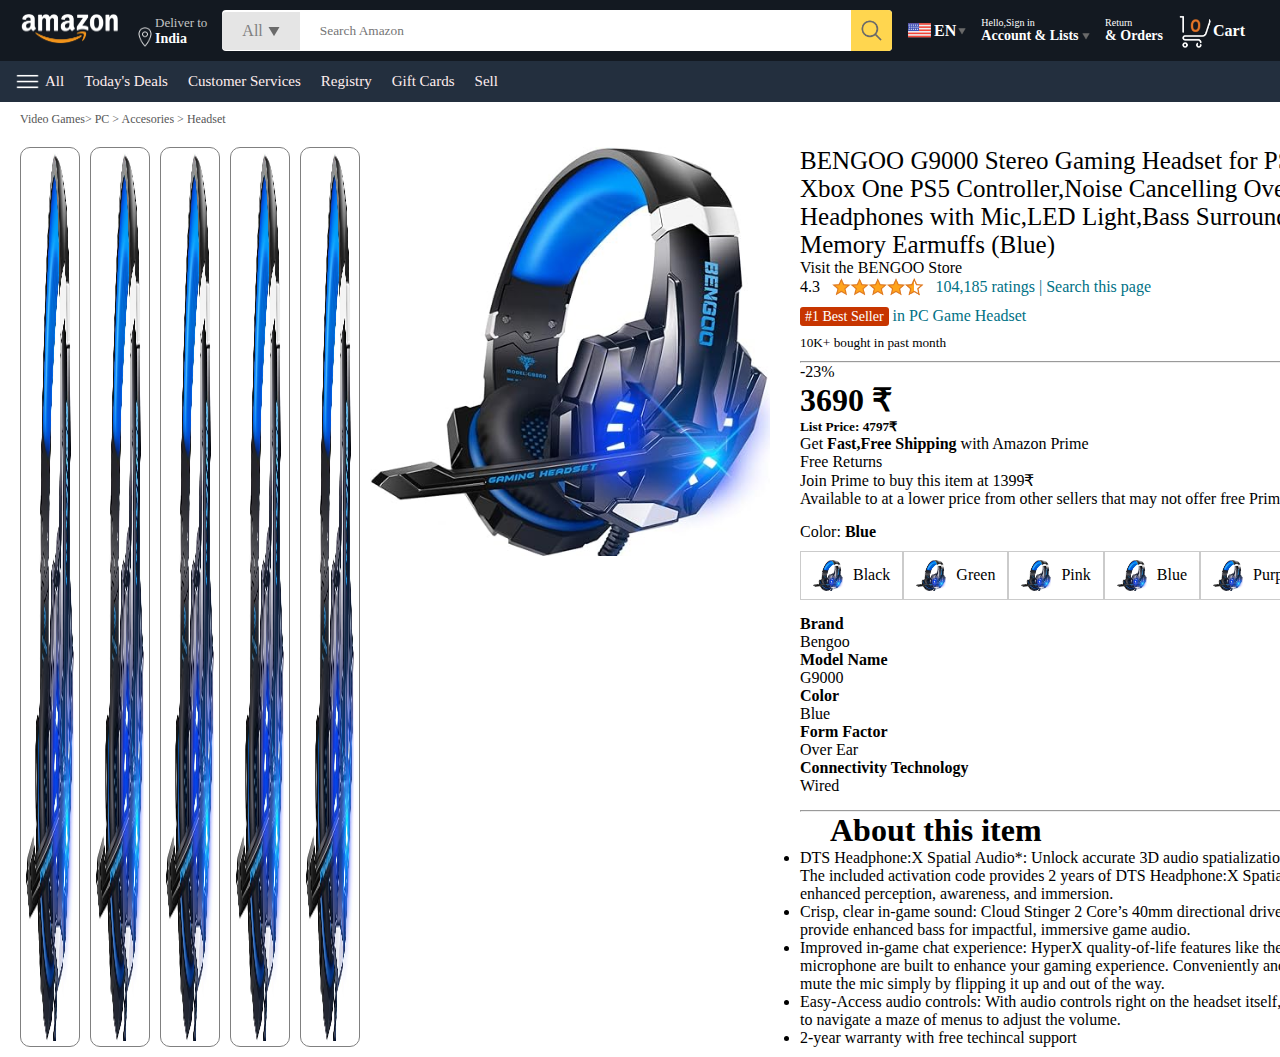
==== product.html @ 295ec5ef "CSS" ====
<!DOCTYPE html>
<html lang="en">
<head>
    <meta charset="UTF-8">
    <meta name="viewport" content="width=device-width, initial-scale=1.0">
    <title>Product page</title>
    <link rel="stylesheet" href="style.css">
    <link rel="stylesheet" href="product.css">
</head>
<body>
    <nav>
        <a href="/">
            <img src="./assets/amazon_logo.png" width="100" alt="">
         </a>
         <div class="nav-country"> 
            <img src="./assets/location_icon.png" height="20" alt="">
            <div>
                 <p>Deliver to</p>
                 <h1>India</h1>
            </div>
        </div>
        <div class="nav-search">
            <div class="nav-search-category">
                <p>All</p>
                <img src="./assets/dropdown_icon.png" height="12" alt="">
            </div>
            <input type="text" class="nav-search-input" placeholder="Search Amazon">
            <img src="./assets/search_icon.png"  class="nav-search-icon" alt="">
        </div>
        <div class="nav-language">
            <img src="./assets/us_flag.png" width="25px" alt="">
            <p>EN</p>
            <img src="./assets/dropdown_icon.png" width="8px" alt="">
        </div>
        <div class="nav-text">
            <p>Hello,Sign in</p>
            <h1>Account & Lists <img src="./assets/dropdown_icon.png"  width="8px" alt=""></h1>
        </div>
        <div class="nav-text">
            <p>Return</p>
            <h1> & Orders</h1> 
        </div>
        <a href="" class="nav-cart">
            <img src="./assets/cart_icon.png" width="35px" alt="">
            <h4>Cart</h4>
        </a>
     </nav>
 <div class="nav-button">
    <div>
        <img src="/assets/menu_icon.png" width="25px" alt="">
        <p>All</p>
    </div>
    <p>Today's Deals</p>
    <p>Customer Services</p>
    <p>Registry</p>
    <p>Gift Cards</p>
    <p>Sell</p>
</div>

<p class="breadcrum"> Video Games> PC > Accesories > Headset</p>

<div class="product-display">
    <div class="product-d-image">
        <div class="product-icons">
            <img src="./assets/product_img.jpg"  alt="" width="60">
            <img src="./assets/product_img.jpg"  alt="" width="60">
            <img src="./assets/product_img.jpg"  alt="" width="60">
            <img src="./assets/product_img.jpg"  alt="" width="60">
            <img src="./assets/product_img.jpg"  alt="" width="60">
        </div>
        <div class="product-main-image">
            <img src="./assets/product_img.jpg"  alt="" width="400">
        </div>
    </div>
    <div class="product-d-details">
        <p class="product-title">
            BENGOO G9000 Stereo Gaming Headset for PS4 PC Xbox One PS5
            Controller,Noise Cancelling Over Ear Headphones with Mic,LED Light,Bass Surround,Soft Memory Earmuffs (Blue)
        </p>
        <p class="brand-Store">Visit the BENGOO Store</p>
        <div class="product-rating">
            <div>
                <div>4.3 <img src="./assets/rating_img.png" height="20px"></div>
                <p>104,185 ratings | Search this page</p>
            </div>
            <p><span>#1 Best Seller</span> in PC Game Headset</p>
            <h5>10K+ bought in past month</h5>
            <hr>
        </div>
        <div class="product-price">
            <div>
                <p>-23%</p>
                <h1>3690 <span>₹</span></h1>
            </div>
            <h5>List Price: <span>4797₹</span></h5>
            <p>Get <b>Fast,Free Shipping </b> with <span>Amazon Prime</span></p>
            <p><span>Free Returns</span></p>
            <p> <span>Join Prime to buy this item at 1399₹</span></p>
            <p>Available to at a lower price from  <span> other sellers </span> that may not offer free Prime shipping</p>
        </div>
        <div class="product-color-selection">
            <p>Color: <b>Blue</b></p>
            <div class="product-color-options">
                <div class="option">
                    <img src="./assets/product_img.jpg" alt="" width="30px">
                    <p>Black</p>
                </div>
                <div class="option">
                    <img src="./assets/product_img.jpg" alt="" width="30px">
                    <p>Green</p>
                </div>
                <div class="option">
                    <img src="./assets/product_img.jpg" alt="" width="30px">
                    <p>Pink</p>
                </div>
                <div class="option">
                    <img src="./assets/product_img.jpg" alt="" width="30px">
                    <p>Blue</p>
                </div>
                <div class="option">
                    <img src="./assets/product_img.jpg" alt="" width="30px">
                    <p>Purple</p>
                </div>
                <div class="option">
                    <img src="./assets/product_img.jpg" alt="" width="30px">
                    <p>Red</p>
                </div>
             </div>
        </div>
        <div class="product-info">
            <p><b>Brand</b></p> <p>Bengoo</p>
            <p><b>Model Name</b></p> <p>G9000</p>
            <p><b>Color</b></p> <p>Blue</p>
            <p><b>Form Factor</b></p> <p>Over Ear</p>
            <p><b>Connectivity Technology</b></p> <p>Wired</p>
        </div>
        <hr>
        <div class="product-description">
            <h1>About this item</h1>
            <ul>
                <li>DTS Headphone:X Spatial Audio*: Unlock accurate 3D audio spatialization and localization! The included activation code provides 2 years of DTS Headphone:X Spatial Audio for enhanced perception, awareness, and immersion.
                </li>
                <li>Crisp, clear in-game sound: Cloud Stinger 2 Core’s 40mm directional drivers are tuned to provide enhanced bass for impactful, immersive game audio.
                </li>
                <li>Improved in-game chat experience: HyperX quality-of-life features like the swivel-to-mute microphone are built to enhance your gaming experience. Conveniently and definitively mute the mic simply by flipping it up and out of the way.
                </li>
                <li>Easy-Access audio controls: With audio controls right on the headset itself, you won’t have to navigate a maze of menus to adjust the volume.
                </li>
                <li>2-year warranty with free techincal support
                </li>
            </ul>
        </div>
    </div>
    <div class="product-d-purchase"></div>
    <div class="title">
        <h3>Buy new </h3><img src="./assets/circle_icon.png" alt="" width="20px">
    </div>
    <h1 class="price"></h1>₹ <span>3690</span></h1>
    <div class="gap">
        <p>Get <b>Fast Free Shipping</b> with <span>Amazon Prime</span></p>
        <p> <span>Free Returns</span></p>
    </div>
    <div class="gap">
        <p><span> Free delivery</span><b>Saturday</b></p>
        <p><b>April 27</b>on orders shipped by Amazon over 500₹ </p>
    </div>
    <div class="gap">
        <p>Or fastest delivery <b> Tomorrow</b>,<b>April 23</b>. Order within <span> 10 hrs 56 mins</span></p>
        <p> <span>Free Returns</span></p>
    </div>
    <div class="delivery-location">
        <img src="./assets/location_icon_dark.png" alt="" width="20px">
        <p><span> Deliver to Jabalpur 482003</span></p>
    </div>
     <h2 class="product-stock">In Stock</h2>
     <select class="product-quantity">
        <option value="1">Quantity: 1</option>
        <option value="2">Quantity: 2</option>
        <option value="3">Quantity: 3</option>
     </select>

     <button class="btn">Add to Cart</button>
     <button class="btn product-buy">Bye Now</button>

     <div class="product-seller-info">
        <p> Ships from</p>  <p><span>Amazon</span></p>
        <p>Sold by</p> <p><span>Bengoo Inc.</span></p>
        <p>Returns</p> <p><span>Eligible for Return,Refund or Replacement within 30 days of receipt</span></p>
        <p>Payment</p> <p><span>Secure transaction</span></p>
    </div>
    <hr>
    <button class="product-add-list">Add to List </button>

</div>
</body>
</html>
---- style.css ----
*{
    padding: 0;
    margin: 0;
    box-sizing: border-box;
    font-family: outfit;
}
body{
    background-color: #dadada;
}
a{
    text-decoration: none;
    color: inherit;
}
nav{
    display:flex;
    align-items:center;
    justify-content: space-between;
    background: #131921;
    padding: 10px 20px;
    color: #fff;
}
.nav-country{
    display: flex;
    align-items: end;
    margin-left: 15px;
    font-size: 13px;
    color: #c4c4c4;
}
.nav-country h1{
    color: #fff;
    font-size: 14px;
}
.nav-search{
    flex:1 ;
    display: flex;
    align-items: center;
    background: #fff;
    color: gray;
    max-width: 1000px;
    border-radius: 4px;
    margin-left: 15px;
}
.nav-search-category{
    display: flex;
    align-items: center;
    padding: 10px 20px;
    gap: 5px;
    background: #e5e5e5;
    border-radius: 4px 0  0 4px ;
}
.nav-search-input{
    border: none;
    outline: none;
    padding-left: 20px;
    width: 100%;
}
.nav-search-icon{
    max-width: 41px;
    padding: 8px;
    background:#ffd64f;
    border-radius: 0 4px 4px 0;
}
.nav-language{
    display: flex;
    align-items: center;
    gap: 2px;
    font-weight: 600;
    margin-left: 15px;
}
.nav-text{
    margin-left: 15px;
}
.nav-text p{
    font-size: 10px;
}
.nav-text h1{
    font-size: 14px;
}
.nav-cart{
    display: flex;
    align-items: center;
    margin: 0px 15px;
}
.nav-button{
    display: flex;
    align-items: center;
    gap: 20px;
    padding: 8px 15px;
    background: #232f3e;
    color: #fee;
    font-size: 15px;
}
.nav-button div{
    display: flex;
    align-items: center;
    gap: 5px;
    font-weight: 500;
}
.header-slider ul{
    display: flex;
    overflow-y: hidden;
}
.header-img{
    max-width:100%;
    mask-image: linear-gradient(to bottom,#000000 50%,transparent 100%);
}
.header-slider a{
    position: absolute;
    top: 20%;
    z-index:1;
    padding: 5vh 1vw;
    background: #ffffff4f;
    color: #0000007b;
    text-decoration: none;
    font-weight: 600;
    font-size: 18px;
    cursor: pointer;
}
.control_next{
    right: 0;
}
---- product.css ----
body{
    background: #fff;
}
.breadcrum{
    padding: 10px 20px;
    font-size: 12px ;
    color: #565656;
}
.product-display{
    min-height: 100%;
    padding: 10px 20px;
    display: flex;
}
.product-d-image{
    display: flex;
    gap: 10px;
}
.product-icons{
    display: flex;
    flex-direction: coloumn;
    gap: 10px;
}
.product-icons img{
    border: 1px solid gray;
    border-radius: 10px;
    padding: 5px;
}
.product-d-details{
    margin: 0 30px;
}
.product-title{
    font-size: 25px ;
}
.brand-store{
    margin-top: 5px;
    color: #007185;
    font-size: 14px;
}
.product-rating{
    display: flex;
    flex-direction: column;
    gap: 10px;
}
.product-rating div{
    display: flex;
    align-items: center;
    gap: 10px;
}
.product-rating p{
    color:#007185
}
.product-rating p span{
    color:#fff;
    background: #c73500;
    padding: 2px 5px;
    border-radius: 3px;
    font-size: 14px;
}
.product-rating h5{
    font-weight: 400;
}
.product-d-price{
    display: flex;
    flex-direction: column;
    gap: 5px;
}
.product-d-product div{
    display: flex;
    align-items: center;
    gap: 10px;
    margin: 10px 0;
}
.product-d-price div p{
    font-size: 26px;
    color: #c73500;
}
.product-d-price div h1{
    font-size: 14px;
    font-weight: 500;
}
.product-d-price div h1 span{
    font-size: 26px;
    font-weight: 500;
}

.product-d-price div h5{
    color: #565656;
    font-weight: 400;
}
.product-d-price h5 span{
    text-decoration: line-through;
}
.product-d-price p span{
    color: #007185;
}
.product-color-selection{
    margin: 15px 0;
}
.product-color-options{
    display: flex;
    justify-content: space-between;
    margin-top: 10px;
}
.option{
    display: flex;
    align-items: center;
    padding: 8px 12px;
    border: 1px solid #cbcbcb;
    gap: 10px;
}
.product-info{
    display: grid;
    grid-template-columns: auto;
    max-width: 300px;
    margin-bottom: 15px;
}
.product-description h1{
    display: flex;
    flex-direction: column;
    gap: 10px;
    margin-left: 30px;
}
.product-d-purchase{
    width: 100%;
    max-width: 280px;
    border: 1px solid #c1c1c1;
    border-radius: 10px;
    padding: 20px;
}
.product-d-purchase .title{
    display: flex;
    justify-content: space-between;
    align-items: center;
}
.product-d-purchase .price{
    font-size: 16px;
    font-weight: 400;
    margin: 10px 0;
}
.product-d-purchase .price span{
    font-size: 26px;
    padding: 2px;
}
.product-d-purchase .gap{
    margin: 15px 0;
}
.product-d-purchase p span{
    color: #007185;
}
.delivery-location{
    display: flex;
    align-items: center;
    gap: 3px;
}
.product-stock{
    margin: 15px 0;
    color: green;
    font-weight: 400;
}
.product-quantity{
    padding: 8px 5px;
    outline: none;
    width: 100%;
    border-radius: 5px;
    background:#efefef;
    border-color: #c1c1c1;
}
.product-d-purchase .btn{
    outline: none;
    border: none;
    background: #ffd814;
    width: 100%;
    padding: 10px 0;
    margin-top: 10px;
    border-radius: 50px;
    cursor: pointer;
}
.product-d-purchase .prduct buy{
    background: #ffa41c;
}
.product-seller-info{
    margin-top: 10px;
    display: grid;
    grid-template-columns: auto;
    gap: 4px;
    font-size: 14px;
    font-size: 14px;
    color: #565656;
}
.product-seller-info span{
    color: #007185;
}
.product-d-purchase hr{
    margin: 20px 0;
}
.product-add-list{
    width: 100%;
    padding: 8px 15px;
    border-radius: 5px;
    border: 1px solid #000;
    text-align: start;
    background: white;
    cursor: pointer;
}
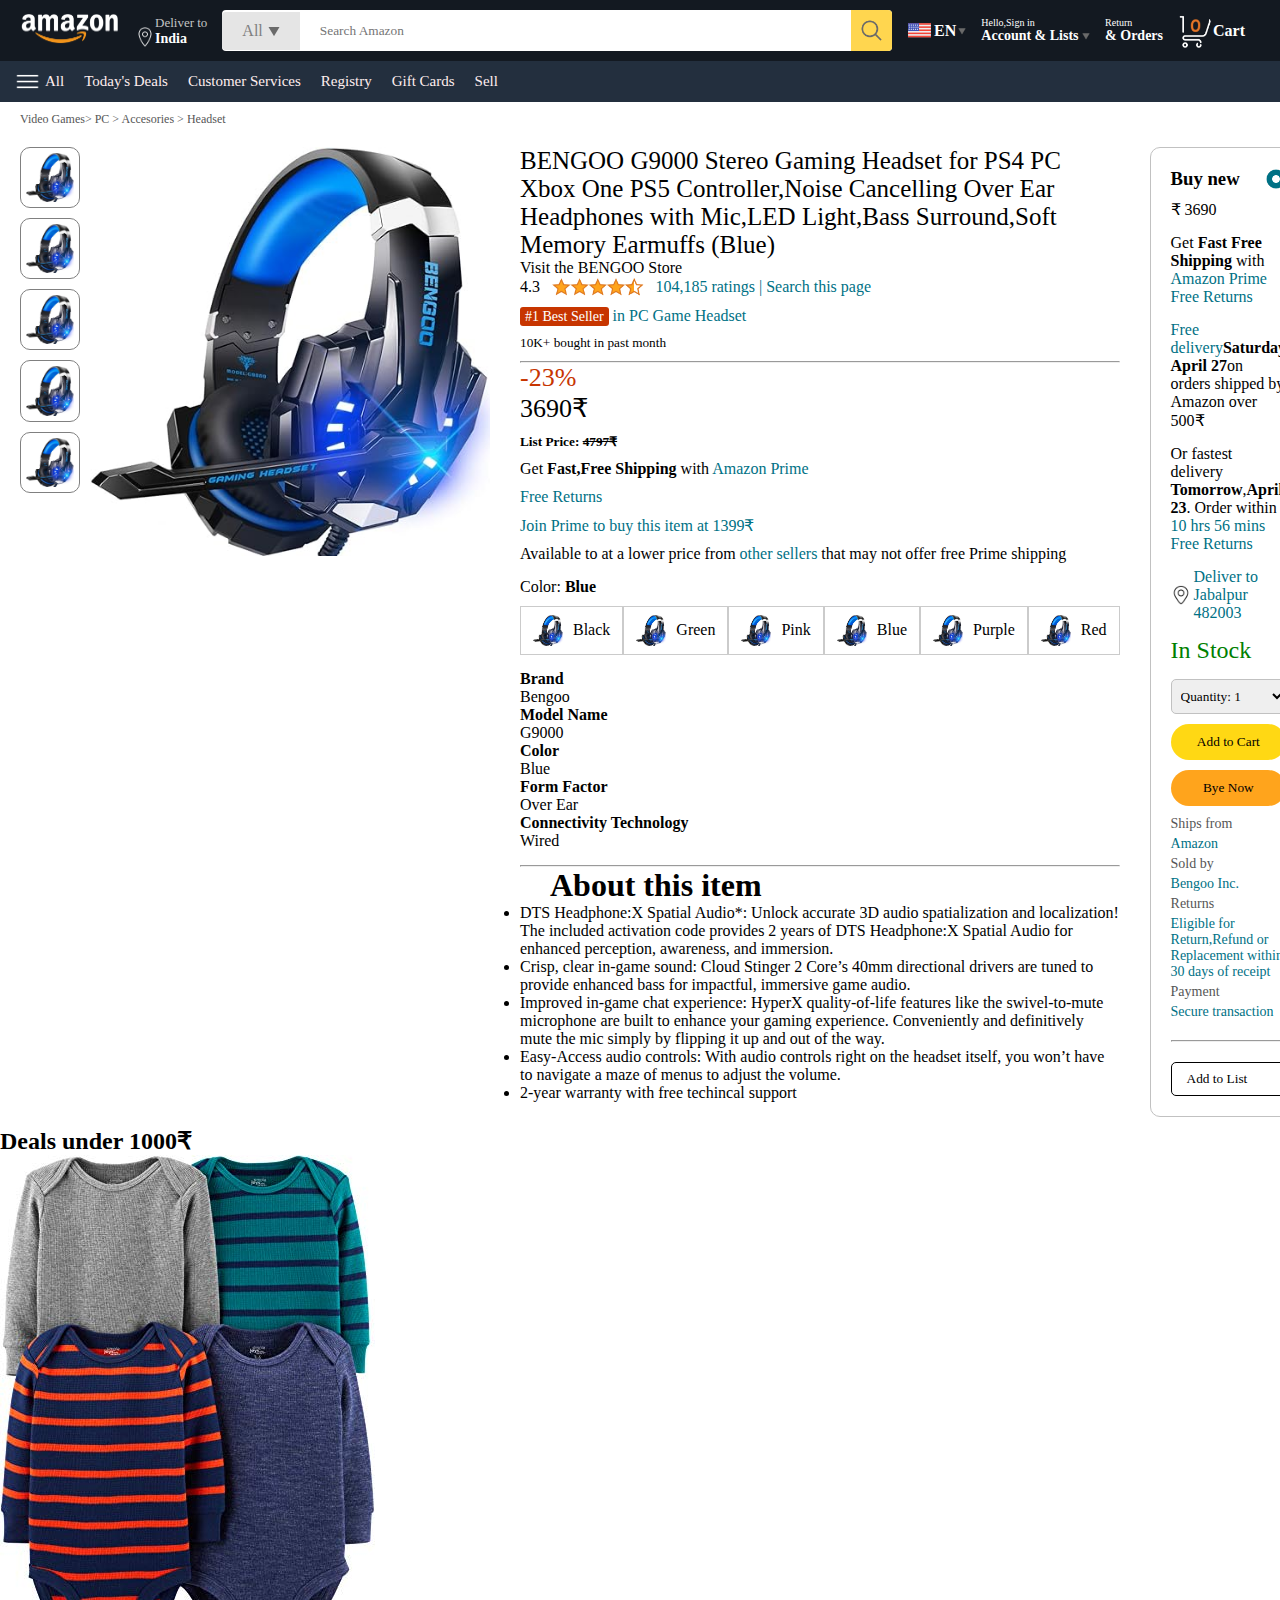
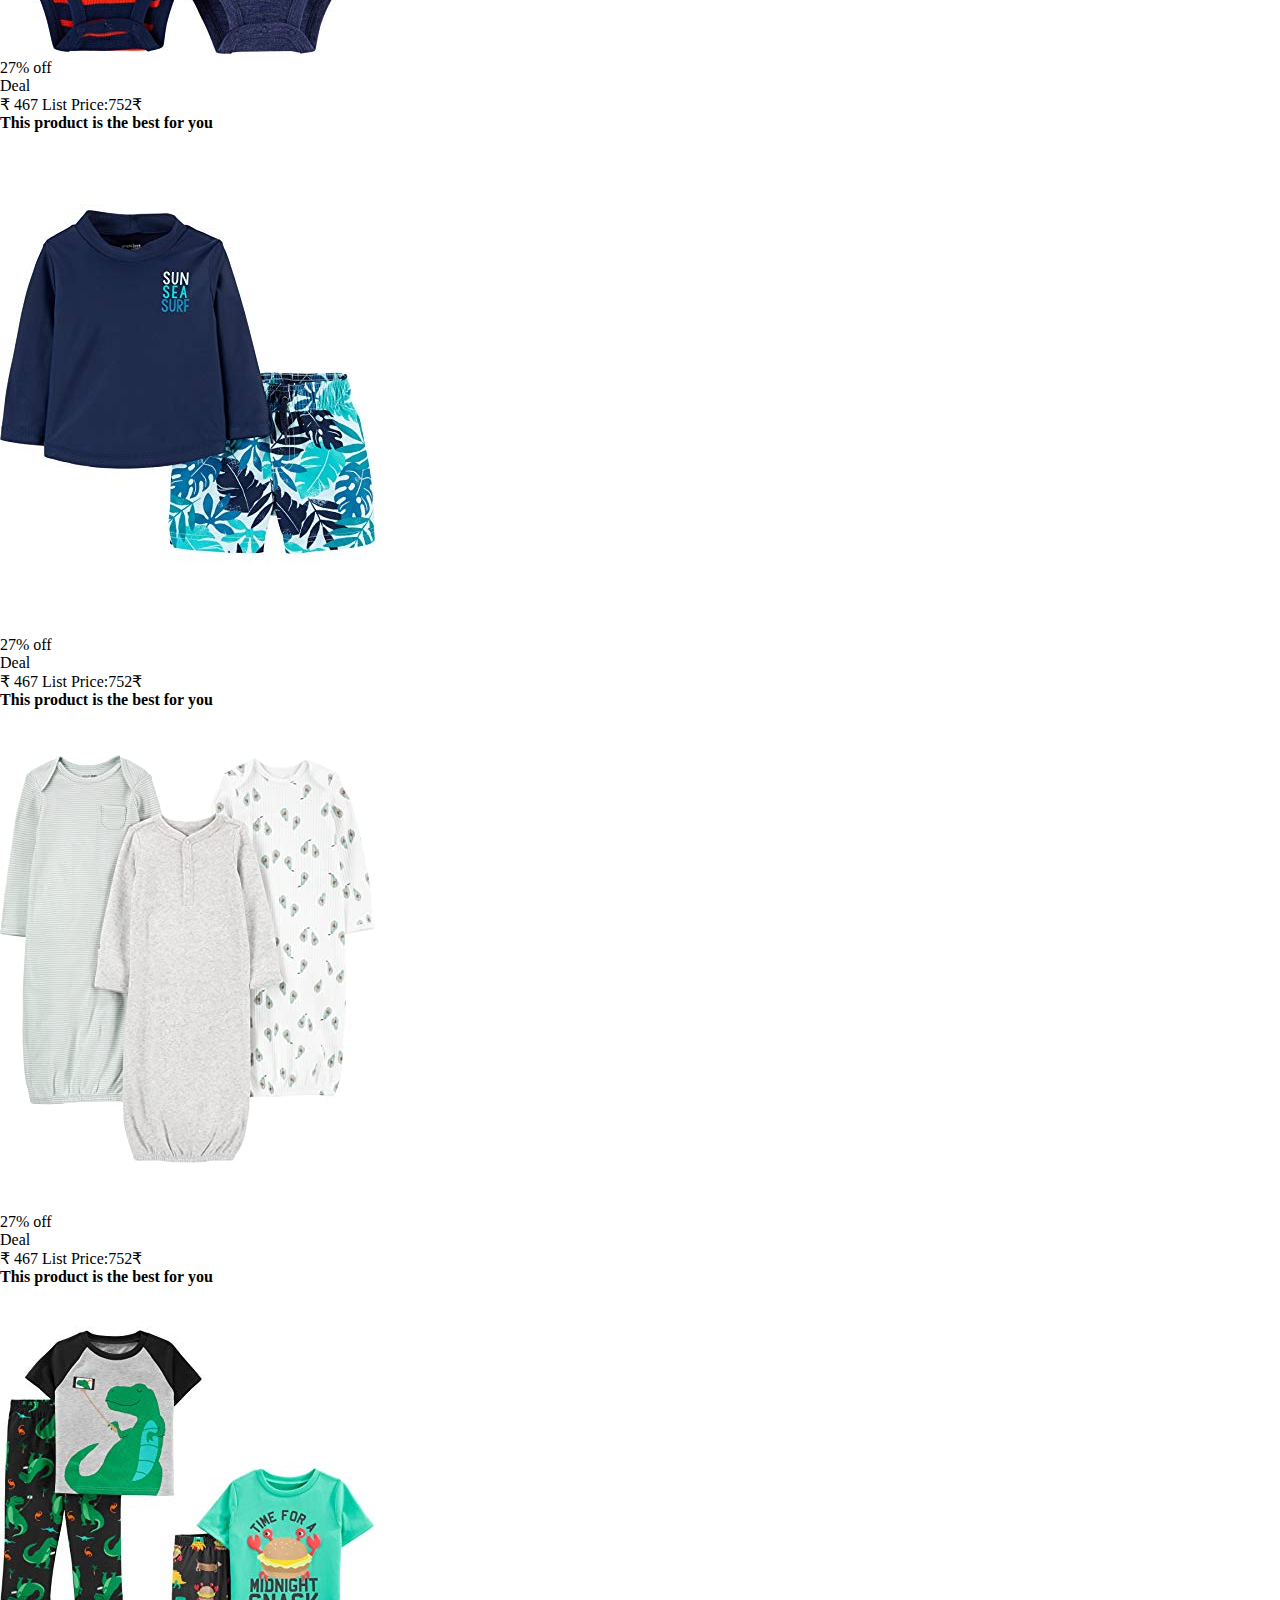
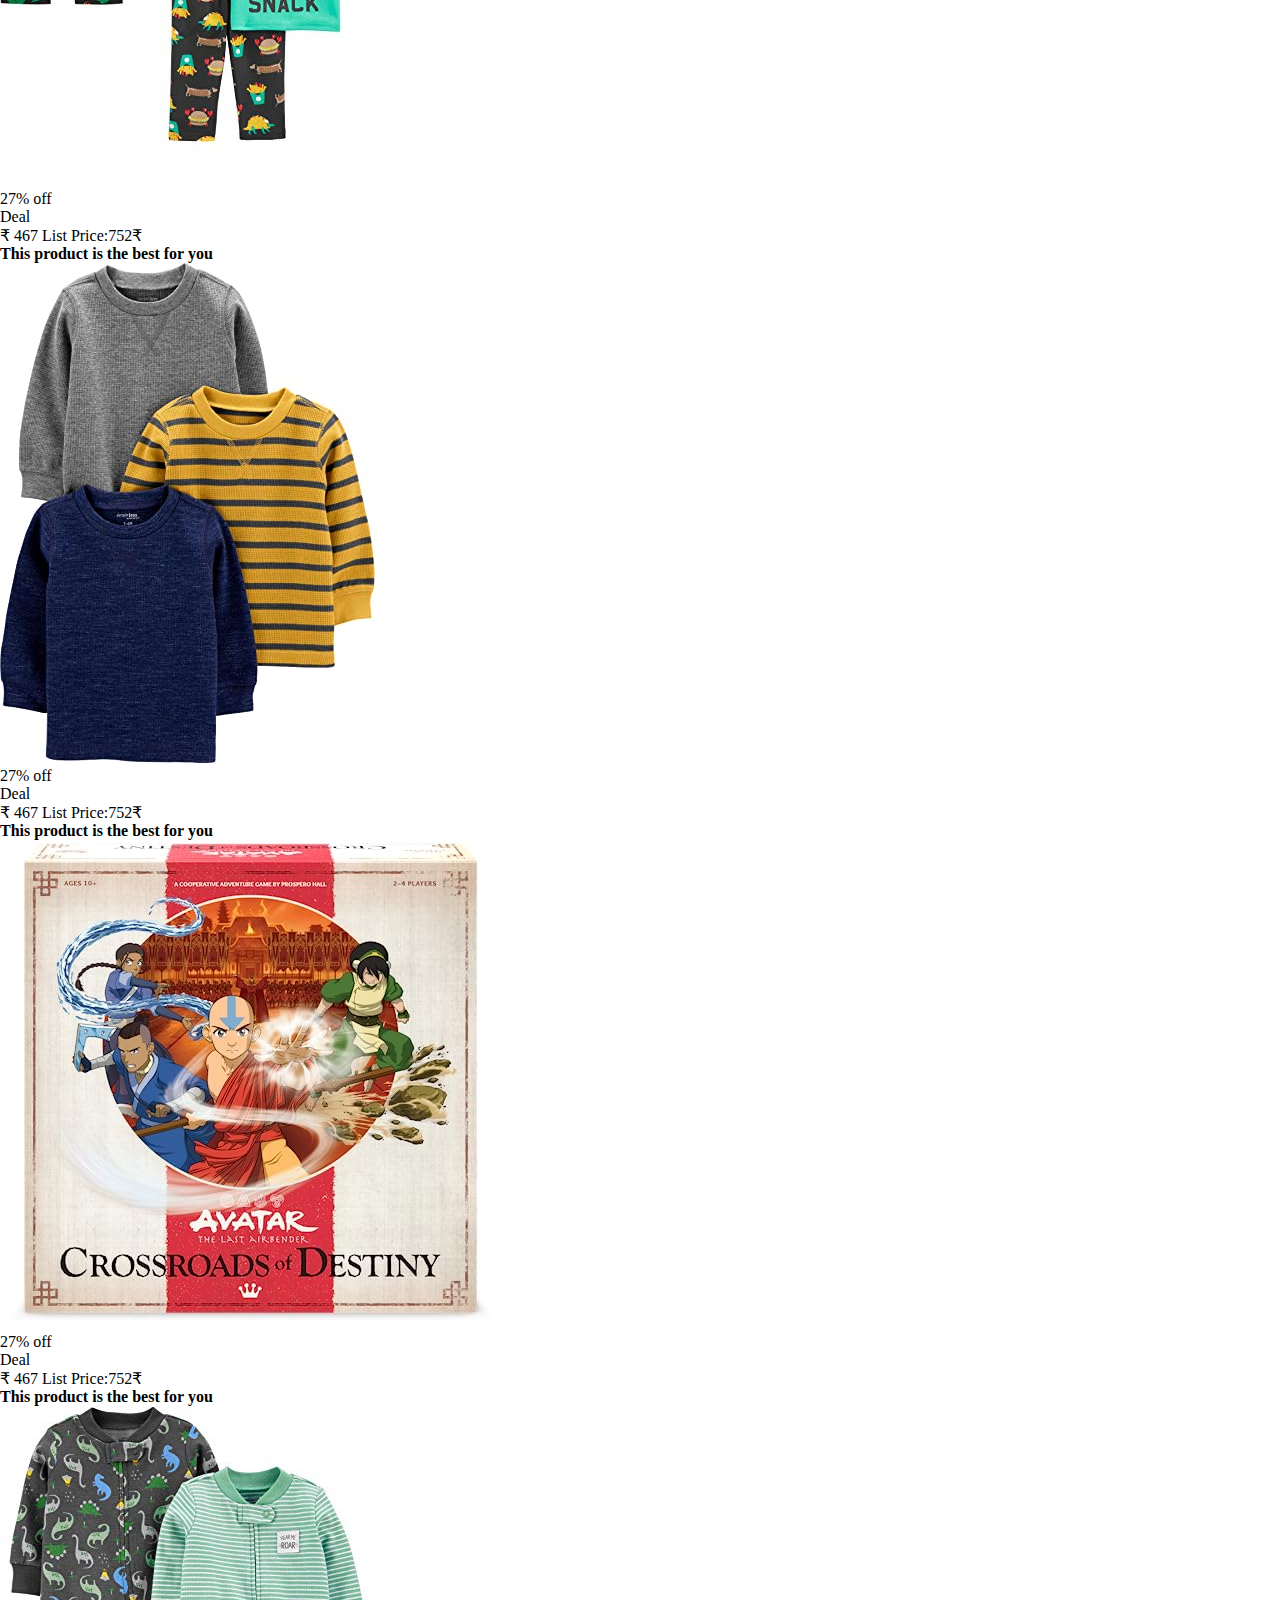
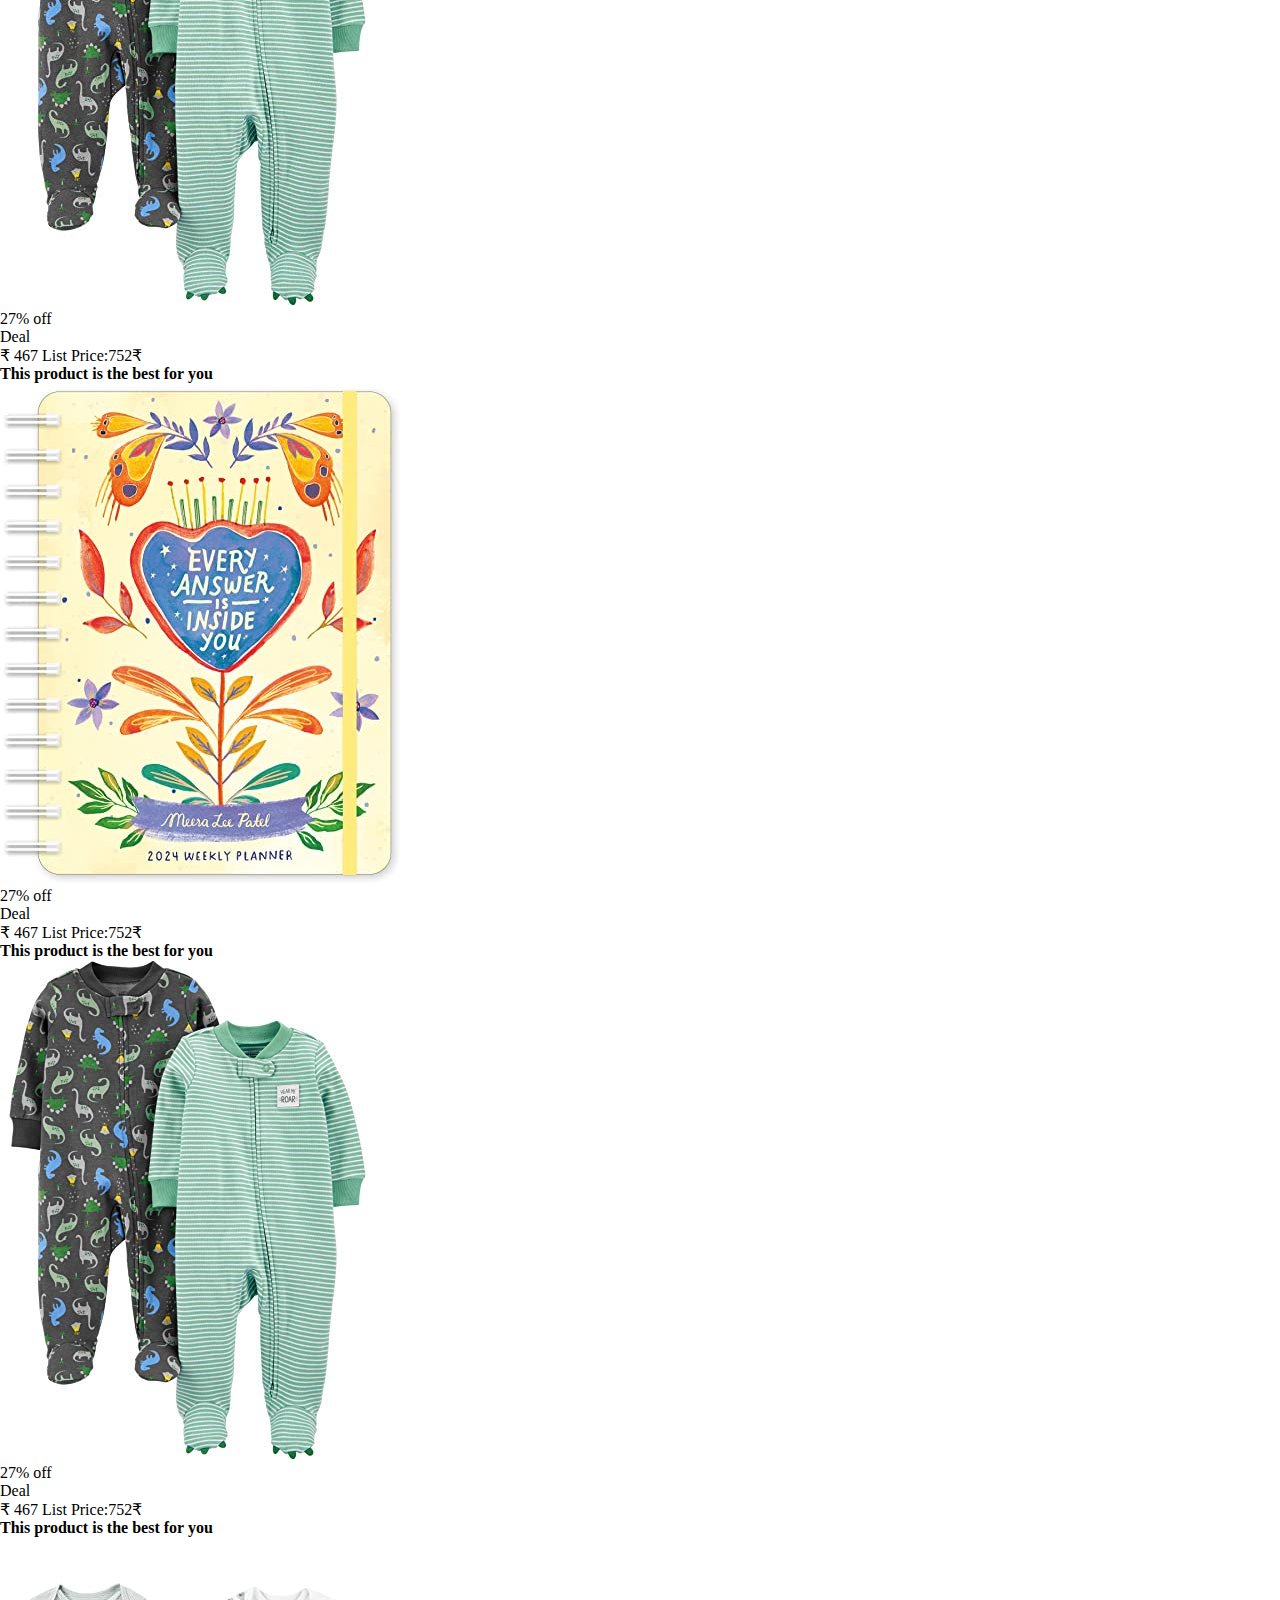
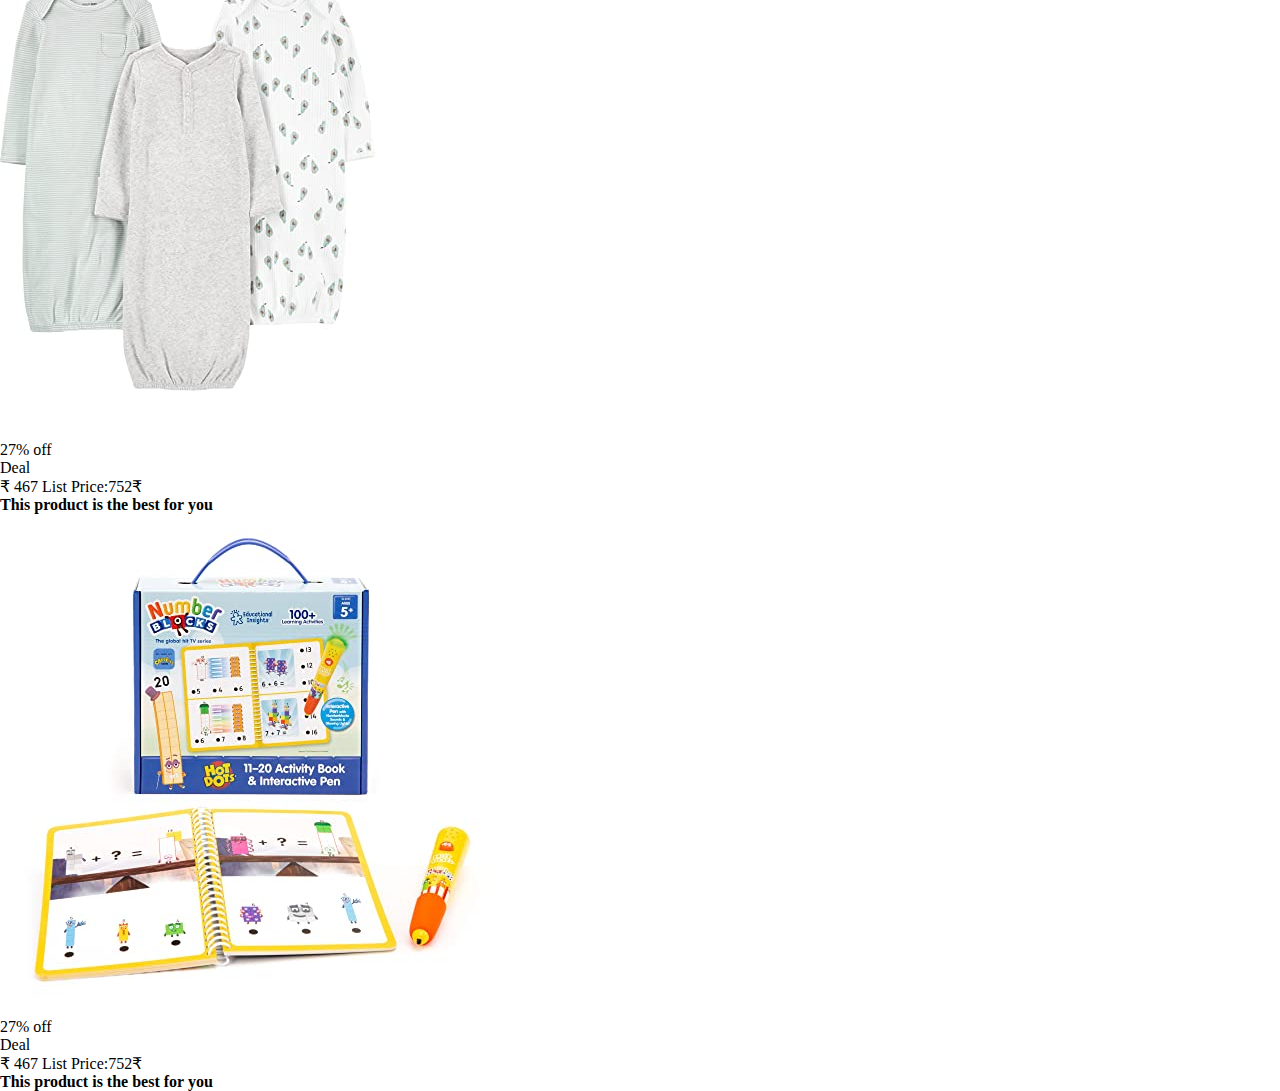
==== commit 9ccf0be0: "css" ====
--- a/product.html
+++ b/product.html
@@ -87,10 +87,10 @@
             <h5>10K+ bought in past month</h5>
             <hr>
         </div>
-        <div class="product-price">
+        <div class="product-d-price">
             <div>
                 <p>-23%</p>
-                <h1>3690 <span>₹</span></h1>
+                <h1> <span> 3690₹</span></h1>
             </div>
             <h5>List Price: <span>4797₹</span></h5>
             <p>Get <b>Fast,Free Shipping </b> with <span>Amazon Prime</span></p>
@@ -151,46 +151,161 @@
             </ul>
         </div>
     </div>
-    <div class="product-d-purchase"></div>
-    <div class="title">
-        <h3>Buy new </h3><img src="./assets/circle_icon.png" alt="" width="20px">
-    </div>
-    <h1 class="price"></h1>₹ <span>3690</span></h1>
-    <div class="gap">
-        <p>Get <b>Fast Free Shipping</b> with <span>Amazon Prime</span></p>
-        <p> <span>Free Returns</span></p>
-    </div>
-    <div class="gap">
-        <p><span> Free delivery</span><b>Saturday</b></p>
-        <p><b>April 27</b>on orders shipped by Amazon over 500₹ </p>
-    </div>
-    <div class="gap">
-        <p>Or fastest delivery <b> Tomorrow</b>,<b>April 23</b>. Order within <span> 10 hrs 56 mins</span></p>
-        <p> <span>Free Returns</span></p>
-    </div>
-    <div class="delivery-location">
-        <img src="./assets/location_icon_dark.png" alt="" width="20px">
-        <p><span> Deliver to Jabalpur 482003</span></p>
-    </div>
-     <h2 class="product-stock">In Stock</h2>
-     <select class="product-quantity">
-        <option value="1">Quantity: 1</option>
-        <option value="2">Quantity: 2</option>
-        <option value="3">Quantity: 3</option>
-     </select>
-
-     <button class="btn">Add to Cart</button>
-     <button class="btn product-buy">Bye Now</button>
-
-     <div class="product-seller-info">
-        <p> Ships from</p>  <p><span>Amazon</span></p>
-        <p>Sold by</p> <p><span>Bengoo Inc.</span></p>
-        <p>Returns</p> <p><span>Eligible for Return,Refund or Replacement within 30 days of receipt</span></p>
-        <p>Payment</p> <p><span>Secure transaction</span></p>
-    </div>
-    <hr>
-    <button class="product-add-list">Add to List </button>
-
+    <div class="product-d-purchase"> 
+        <div class="title">
+            <h3>Buy new </h3><img src="./assets/circle_icon.png" alt="" width="20px">
+         </div>
+        <h1 class="price"></h1>₹ <span>3690</span></h1>
+        <div class="gap">
+            <p>Get <b>Fast Free Shipping</b> with <span>Amazon Prime</span></p>
+            <p> <span>Free Returns</span></p>
+        </div>
+        <div class="gap">
+            <p><span> Free delivery</span><b>Saturday</b></p>
+            <p><b>April 27</b>on orders shipped by Amazon over 500₹ </p>
+        </div>
+        <div class="gap">
+            <p>Or fastest delivery <b> Tomorrow</b>,<b>April 23</b>. Order within <span> 10 hrs 56 mins</span></p>
+            <p> <span>Free Returns</span></p>
+        </div>
+        <div class="delivery-location">
+            <img src="./assets/location_icon_dark.png" alt="" width="20px">
+            <p><span> Deliver to Jabalpur 482003</span></p>
+        </div>
+        <h2 class="product-stock">In Stock</h2>
+        <select class="product-quantity">
+           <option value="1">Quantity: 1</option>
+           <option value="2">Quantity: 2</option>
+           <option value="3">Quantity: 3</option>
+        </select>
+
+        <button class="btn">Add to Cart</button>
+        <button class="btn product-buy">Bye Now</button>
+
+        <div class="product-seller-info">
+            <p> Ships from</p>  <p><span>Amazon</span></p>
+            <p>Sold by</p> <p><span>Bengoo Inc.</span></p>
+            <p>Returns</p> <p><span>Eligible for Return,Refund or Replacement within 30 days of receipt</span></p>
+            <p>Payment</p> <p><span>Secure transaction</span></p>
+        </div>
+        <hr>
+        <button class="product-add-list">Add to List </button>
+    </div>
 </div>
+<div class="products-slider-with-price">
+    <h2>Deals under 1000₹</h2>
+    <div class="products">
+        <div class="product-card">
+            <div class="product-img-container">
+                <img src="./assets/product2-1.jpg" alt="">
+            </div>
+            <div class="product-offer">
+                <p>27% off</p> <span>Deal</span>
+            </div>
+            <p class="product-price">₹  <span>467</span> List Price:752₹</p>
+            <h4>This product is the best for you</h4>
+        </div>
+        <div class="product-card">
+            <div class="product-img-container">
+                <img src="./assets/product2-2.jpg" alt="">
+            </div>
+            <div class="product-offer">
+                <p>27% off</p> <span>Deal</span>
+            </div>
+            <p class="product-price">₹  <span>467</span> List Price:752₹</p>
+            <h4>This product is the best for you</h4>
+        </div>
+        <div class="product-card">
+            <div class="product-img-container">
+                <img src="./assets/product2-3.jpg" alt="">
+            </div>
+            <div class="product-offer">
+                <p>27% off</p> <span>Deal</span>
+            </div>
+            <p class="product-price">₹  <span>467</span> List Price:752₹</p>
+            <h4>This product is the best for you</h4>
+        </div>
+        <div class="product-card">
+            <div class="product-img-container">
+                <img src="./assets/product2-4.jpg" alt="">
+            </div>
+            <div class="product-offer">
+                <p>27% off</p> <span>Deal</span>
+            </div>
+            <p class="product-price">₹  <span>467</span> List Price:752₹</p>
+            <h4>This product is the best for you</h4>
+        </div>
+        <div class="product-card">
+            <div class="product-img-container">
+                <img src="./assets/product2-5.jpg" alt="">
+            </div>
+            <div class="product-offer">
+                <p>27% off</p> <span>Deal</span>
+            </div>
+            <p class="product-price">₹  <span>467</span> List Price:752₹</p>
+            <h4>This product is the best for you</h4>
+        </div>
+        <div class="product-card">
+            <div class="product-img-container">
+                <img src="./assets/product2-6.jpg" alt="">
+            </div>
+            <div class="product-offer">
+                <p>27% off</p> <span>Deal</span>
+            </div>  
+            <p class="product-price">₹  <span>467</span> List Price:752₹</p>
+            <h4>This product is the best for you</h4>
+        </div>       
+        <div class="product-card">
+            <div class="product-img-container">
+                <img src="./assets/product2-7.jpg" alt="">
+            </div>
+            <div class="product-offer">
+                <p>27% off</p> <span>Deal</span>
+            </div>
+            <p class="product-price">₹  <span>467</span> List Price:752₹</p>
+            <h4>This product is the best for you</h4>
+        </div>
+        <div class="product-card">
+            <div class="product-img-container">
+                <img src="./assets/product2-8.jpg" alt="">
+            </div>
+            <div class="product-offer">
+                <p>27% off</p> <span>Deal</span>
+            </div>
+            <p class="product-price">₹  <span>467</span> List Price:752₹</p>
+            <h4>This product is the best for you</h4>
+        </div>
+        <div class="product-card">
+            <div class="product-img-container">
+                <img src="./assets/product2-9.jpg" alt="">
+            </div>
+            <div class="product-offer">
+                <p>27% off</p> <span>Deal</span>
+            </div>
+            <p class="product-price">₹  <span>467</span> List Price:752₹</p>
+            <h4>This product is the best for you</h4>
+        </div>
+        <div class="product-card">
+            <div class="product-img-container">
+                <img src="./assets/product2-10.jpg" alt="">
+            </div>
+            <div class="product-offer">
+                <p>27% off</p> <span>Deal</span>
+            </div>
+            <p class="product-price"></span> ₹ <span>467</span> List Price:752₹</p>
+            <h4>This product is the best for you</h4>
+        </div>
+        <div class="product-card">
+            <div class="product-img-container">
+                <img src="./assets/product2-11.jpg" alt="">
+            </div>
+            <div class="product-offer">
+                <p>27% off</p> <span>Deal</span>
+            </div>
+            <p class="product-price">₹  <span>467</span> List Price:752₹</p>
+            <h4>This product is the best for you</h4>
+        </div>
+    </div>
+
 </body>
 </html>--- a/product.css
+++ b/product.css
@@ -17,13 +17,16 @@
 }
 .product-icons{
     display: flex;
-    flex-direction: coloumn;
+    flex-direction: column;
     gap: 10px;
 }
 .product-icons img{
     border: 1px solid gray;
     border-radius: 10px;
     padding: 5px;
+    display: flex;
+    flex-direction: row;
+
 }
 .product-d-details{
     margin: 0 30px;
@@ -62,7 +65,7 @@
 .product-d-price{
     display: flex;
     flex-direction: column;
-    gap: 5px;
+    gap: 10px;
 }
 .product-d-product div{
     display: flex;
@@ -175,7 +178,7 @@
     border-radius: 50px;
     cursor: pointer;
 }
-.product-d-purchase .prduct buy{
+.product-d-purchase .product-buy{
     background: #ffa41c;
 }
 .product-seller-info{
